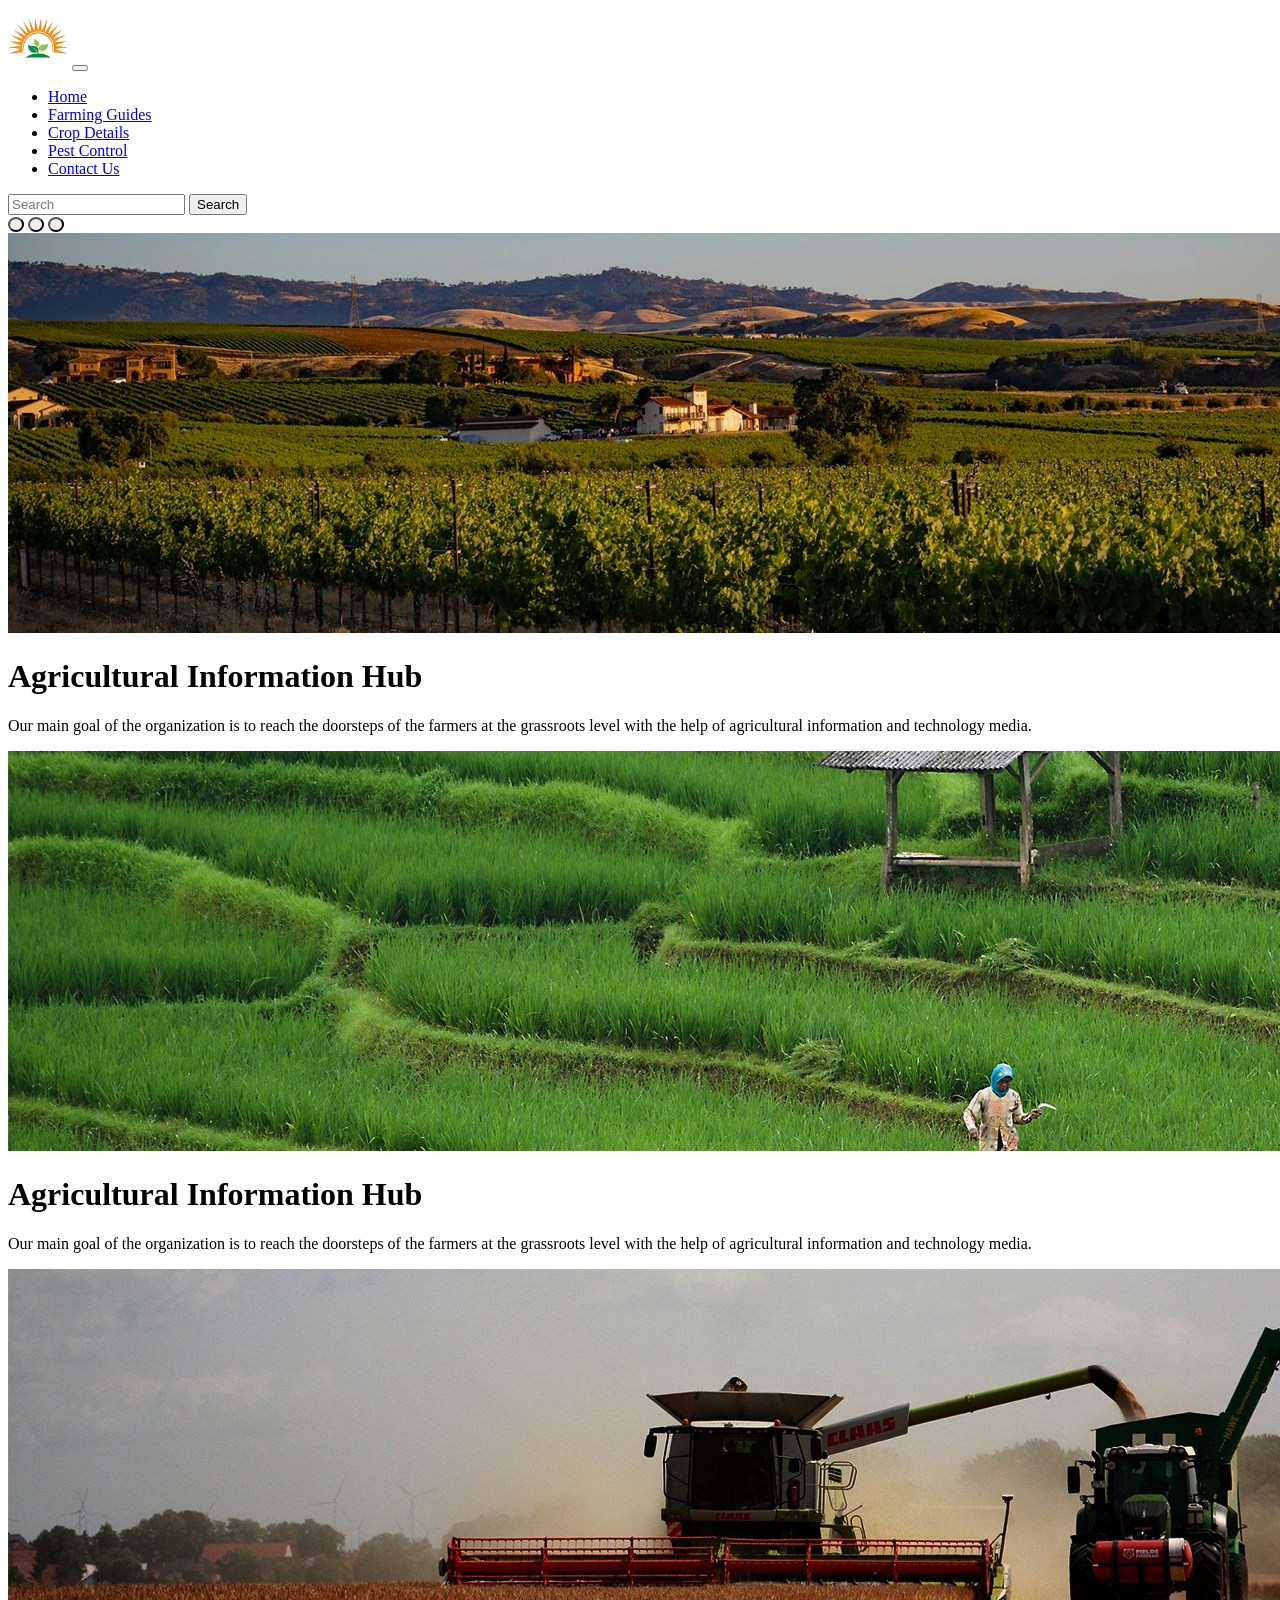
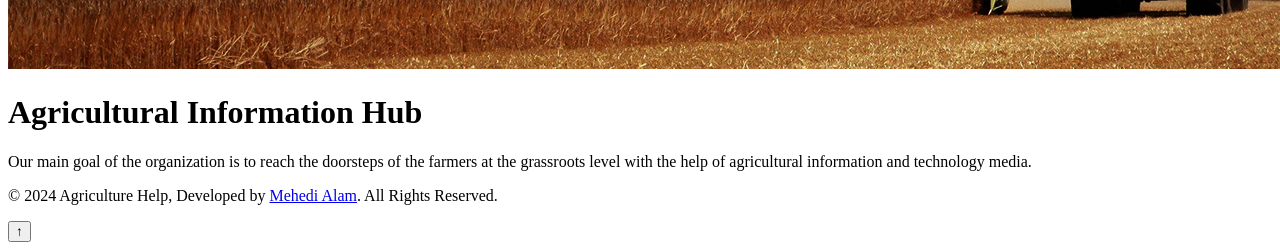
==== index.html @ 1e807fe5 "Created Environment and Header Section on Index" ====
<!doctype html>
<html lang="en">

<head>
    <meta charset="utf-8">
    <meta name="viewport" content="width=device-width, initial-scale=1">
    <meta name="description"
        content="This webpage is about Agriculture Information providing a wide range of information about Agriculture." />
    <meta name="author" content="Mehedi Alam" />
    <title>Agricultural Information Hub</title>
    <!-- Bootstrap CSS -->
     <link rel="stylesheet" href="vendor/bootstrap-5.3.3/css/bootstrap.min.css">

    <!-- Bootstrap Icons CSS -->
     <link rel="stylesheet" href="vendor/bootstrap-icons-1.11.3/font/bootstrap-icons.min.css">

    <!-- Custom CSS -->
    <link rel="stylesheet" href="assets/css/style.css">
</head>

<body>
    <!-- Header start -->
    <header>
        <!-- Navigation -->
        <div class="container">
            <nav class="navbar navbar-expand-lg">
                <div class="container-fluid">
                    <a class="navbar-brand" href="index.html"><img src="assets/images/logo.png" width="60" alt="logo" /></a>
                    <button class="navbar-toggler" type="button" data-bs-toggle="collapse"
                        data-bs-target="#navbarSupportedContent" aria-controls="navbarSupportedContent"
                        aria-expanded="false" aria-label="Toggle navigation">
                        <span class="navbar-toggler-icon"></span>
                    </button>
                    <div class="collapse navbar-collapse" id="navbarSupportedContent">
                        <ul class="navbar-nav mx-auto mb-2 mb-lg-0 fw-semibold">
                            <li class="nav-item">
                                <a class="nav-link active" aria-current="page" href="index.html">Home</a>
                            </li>
                            <li class="nav-item">
                                <a class="nav-link" href="farming_guides.html">Farming Guides</a>
                            </li>
                            <li class="nav-item">
                                <a class="nav-link" href="crop_details.html">Crop Details</a>
                            </li>
                            <li class="nav-item">
                                <a class="nav-link" href="pest_control.html">Pest Control</a>
                            </li>
                            <li class="nav-item">
                                <a class="nav-link" href="contact.html">Contact Us</a>
                            </li>
                        </ul>
                        <form class="d-flex" role="search">
                            <input class="form-control me-2" type="search" placeholder="Search" aria-label="Search" />
                            <button class="btn btn-outline-success" type="submit">
                                Search
                            </button>
                        </form>
                    </div>
                </div>
            </nav>
        </div>

        <!-- Carousel -->
        <div class="carousel_banner">
            <div id="carouselExampleCaptions" class="carousel slide" data-bs-ride="carousel" data-bs-interval="3000">
                <div class="carousel-indicators">
                    <button type="button" data-bs-target="#carouselExampleCaptions" data-bs-slide-to="0" class="active"
                        aria-current="true" aria-label="Slide 1"></button>
                    <button type="button" data-bs-target="#carouselExampleCaptions" data-bs-slide-to="1"
                        aria-label="Slide 2"></button>
                    <button type="button" data-bs-target="#carouselExampleCaptions" data-bs-slide-to="2"
                        aria-label="Slide 3"></button>
                </div>
                <div class="carousel-inner">
                    <div class="carousel-item active">
                        <img src="assets/images/banner.jpg" class="d-block w-100 img-fluid" alt="banner1">
                        <div class="carousel-caption d-none d-md-block">
                            <div class="heading text-center text-white">
                                <h1 class="text-uppercase fw-bold">Agricultural Information Hub</h1>
                                <p class="fw-semibold">
                                    Our main goal of the organization is to reach the doorsteps of the
                                    farmers at the grassroots level with the help of agricultural
                                    information and technology media.
                                </p>
                            </div>
                        </div>
                    </div>
                    <div class="carousel-item">
                        <img src="assets/images/banner2.jpg" class="d-block w-100" alt="banner2">
                        <div class="carousel-caption d-none d-md-block">
                            <div class="heading text-center text-white">
                                <h1 class="text-uppercase fw-bold">Agricultural Information Hub</h1>
                                <p class="fw-semibold">
                                    Our main goal of the organization is to reach the doorsteps of the
                                    farmers at the grassroots level with the help of agricultural
                                    information and technology media.
                                </p>
                            </div>
                        </div>
                    </div>
                    <div class="carousel-item">
                        <img src="assets/images/banner3.jpg" class="d-block w-100" alt="banner3">
                        <div class="carousel-caption d-none d-md-block">
                            <div class="heading text-center text-white">
                                <h1 class="text-uppercase fw-bold">Agricultural Information Hub</h1>
                                <p class="fw-semibold">
                                    Our main goal of the organization is to reach the doorsteps of the
                                    farmers at the grassroots level with the help of agricultural
                                    information and technology media.
                                </p>
                            </div>
                        </div>
                    </div>
                </div>
                <!-- <button class="carousel-control-prev" type="button" data-bs-target="#carouselExampleCaptions"
                    data-bs-slide="prev">
                    <span class="carousel-control-prev-icon" aria-hidden="true"></span>
                    <span class="visually-hidden">Previous</span>
                </button>
                <button class="carousel-control-next" type="button" data-bs-target="#carouselExampleCaptions"
                    data-bs-slide="next">
                    <span class="carousel-control-next-icon" aria-hidden="true"></span>
                    <span class="visually-hidden">Next</span>
                </button> -->
            </div>
        </div>

        <!-- banner -->
        <!-- <div class="banner">
            <div class="container">
                <div class="heading text-center text-white">
                    <h1 class="text-uppercase fw-bold">Agricultural Information Hub</h1>
                    <p class="fw-semibold">
                        Our main goal of the organization is to reach the doorsteps of the
                        farmers at the grassroots level with the help of agricultural
                        information and technology media.
                    </p>
                </div>
            </div>
        </div> -->
    </header>
    <!-- Header end -->


     <!-- Footer section start -->
    <footer class="bg-dark text-light py-5">
        <div class="container">
            <!-- Social Media Section -->
            <div class="d-flex justify-content-center mt-4">
                <a href="https://www.facebook.com/MehediAlam49/" class="text-light me-3"><i
                        class="bi bi-facebook fs-4"></i></a>
                <a href="https://twitter.com/MehediAlam49" class="text-light me-3"><i
                        class="bi bi-twitter fs-4"></i></a>
                <a href="https://www.instagram.com/mehedialam_49/" class="text-light me-3"><i
                        class="bi bi-instagram fs-4"></i></a>
                <a href="https://www.linkedin.com/in/mehedialam49/" class="text-light"><i
                        class="bi bi-linkedin fs-4"></i></a>
            </div>

            <!-- Footer Bottom -->
            <div class="text-center mt-4">
                <p class="mb-0">&copy; 2024 Agriculture Help, Developed by <a
                        href="https://www.facebook.com/MehediAlam49/" class="text-decoration-none text-info">Mehedi
                        Alam</a>. All Rights Reserved.</p>
            </div>
        </div>

    </footer>
    <!-- Footer section end -->

    <!-- Scroll to Top Button -->
    <button id="scrollToTopBtn" class="scroll-to-top">↑</button>

    <!-- Bootstrap JS -->
     <script src="vendor/bootstrap-5.3.3/js/bootstrap.bundle.min.js"></script>

    <!-- custom JS -->
    <script src="assets/js/app.js"></script>
</body>

</html>
---- assets/css/style.css ----
header .carousel_banner .carousel-indicators [data-bs-target] {
    width: 15px;
    height: 15px;
    border-radius: 50%;
}

header .banner{
    /* background-image: url(../images/banner.jpg); */
    background-size: cover;
    background-position: center center;
    height: 32vh;
    display: flex;
    flex-direction: column;
    justify-content: center;
}
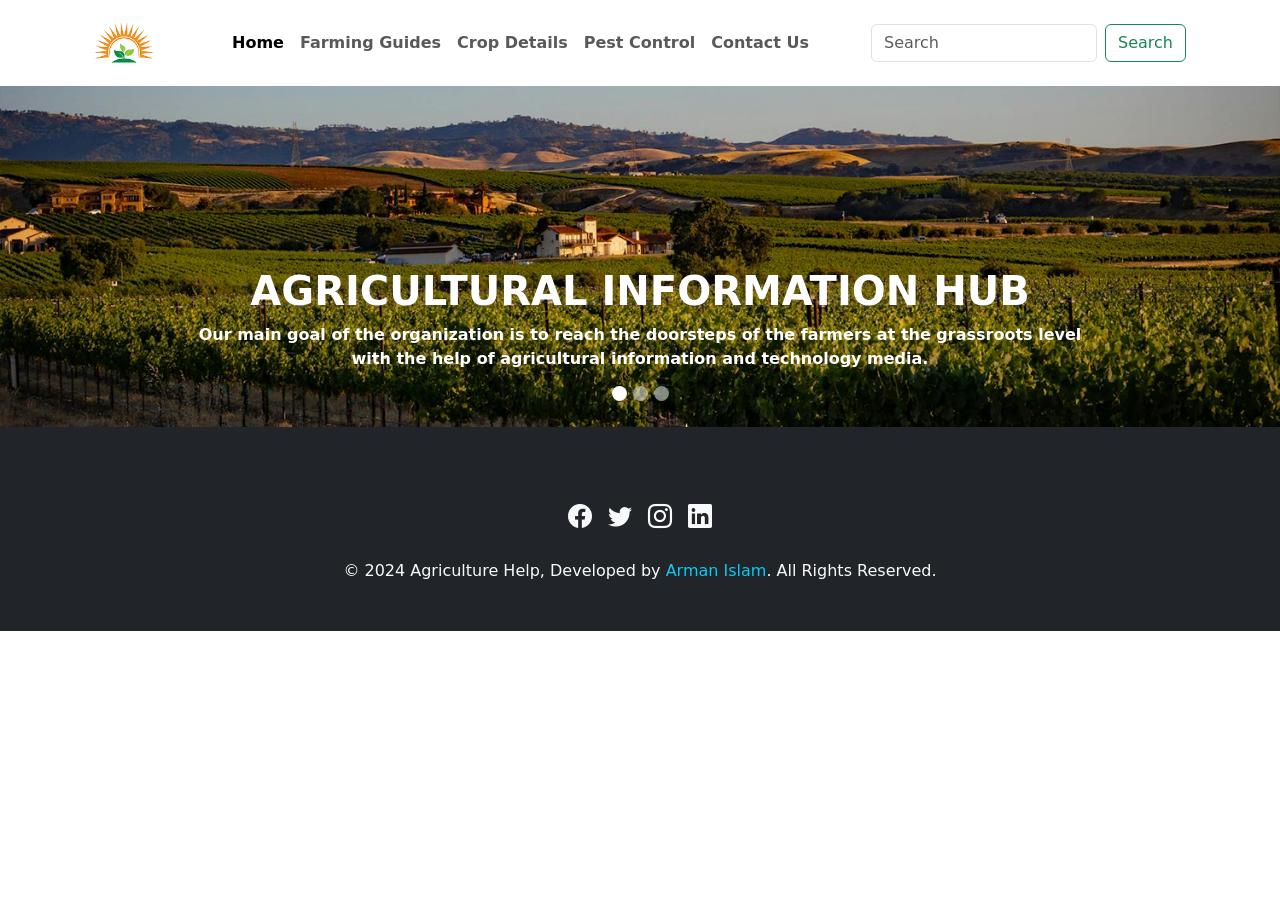
==== commit aecea2f7: "Added All Pages Header and Footer and Scroll Button JS" ====
--- a/index.html
+++ b/index.html
@@ -160,8 +160,7 @@
             <!-- Footer Bottom -->
             <div class="text-center mt-4">
                 <p class="mb-0">&copy; 2024 Agriculture Help, Developed by <a
-                        href="https://www.facebook.com/MehediAlam49/" class="text-decoration-none text-info">Mehedi
-                        Alam</a>. All Rights Reserved.</p>
+                        href="https://www.facebook.com/MehediAlam49/" class="text-decoration-none text-info">Arman Islam</a>. All Rights Reserved.</p>
             </div>
         </div>
 
--- a/assets/css/style.css
+++ b/assets/css/style.css
@@ -12,4 +12,38 @@
     display: flex;
     flex-direction: column;
     justify-content: center;
+}
+
+header .farming_guides_banner{
+  background-image: url(../images/innerBanner1.jpg);
+}
+header .crop_details_banner{
+  background-image: url(../images/innerBanner2.jpg);
+}
+header .pest_control_banner{
+  background-image: url(../images/innerBanner3.jpg);
+}
+header .contact_us_banner{
+  background-image: url(../images/innerBanner4.jpg);
+}
+
+/* Scroll to Top Button Styles */
+.scroll-to-top {
+  position: fixed;
+  bottom: 20px;
+  right: 20px;
+  display: none; /* Initially hidden */
+  background-color: #007bff;
+  color: white;
+  border: none;
+  border-radius: 5px;
+  padding: 10px 15px;
+  font-size: 18px;
+  cursor: pointer;
+  box-shadow: 0 4px 6px rgba(0, 0, 0, 0.1);
+  transition: opacity 0.3s, visibility 0.3s;
+}
+
+.scroll-to-top:hover {
+  background-color: #0056b3;
 }
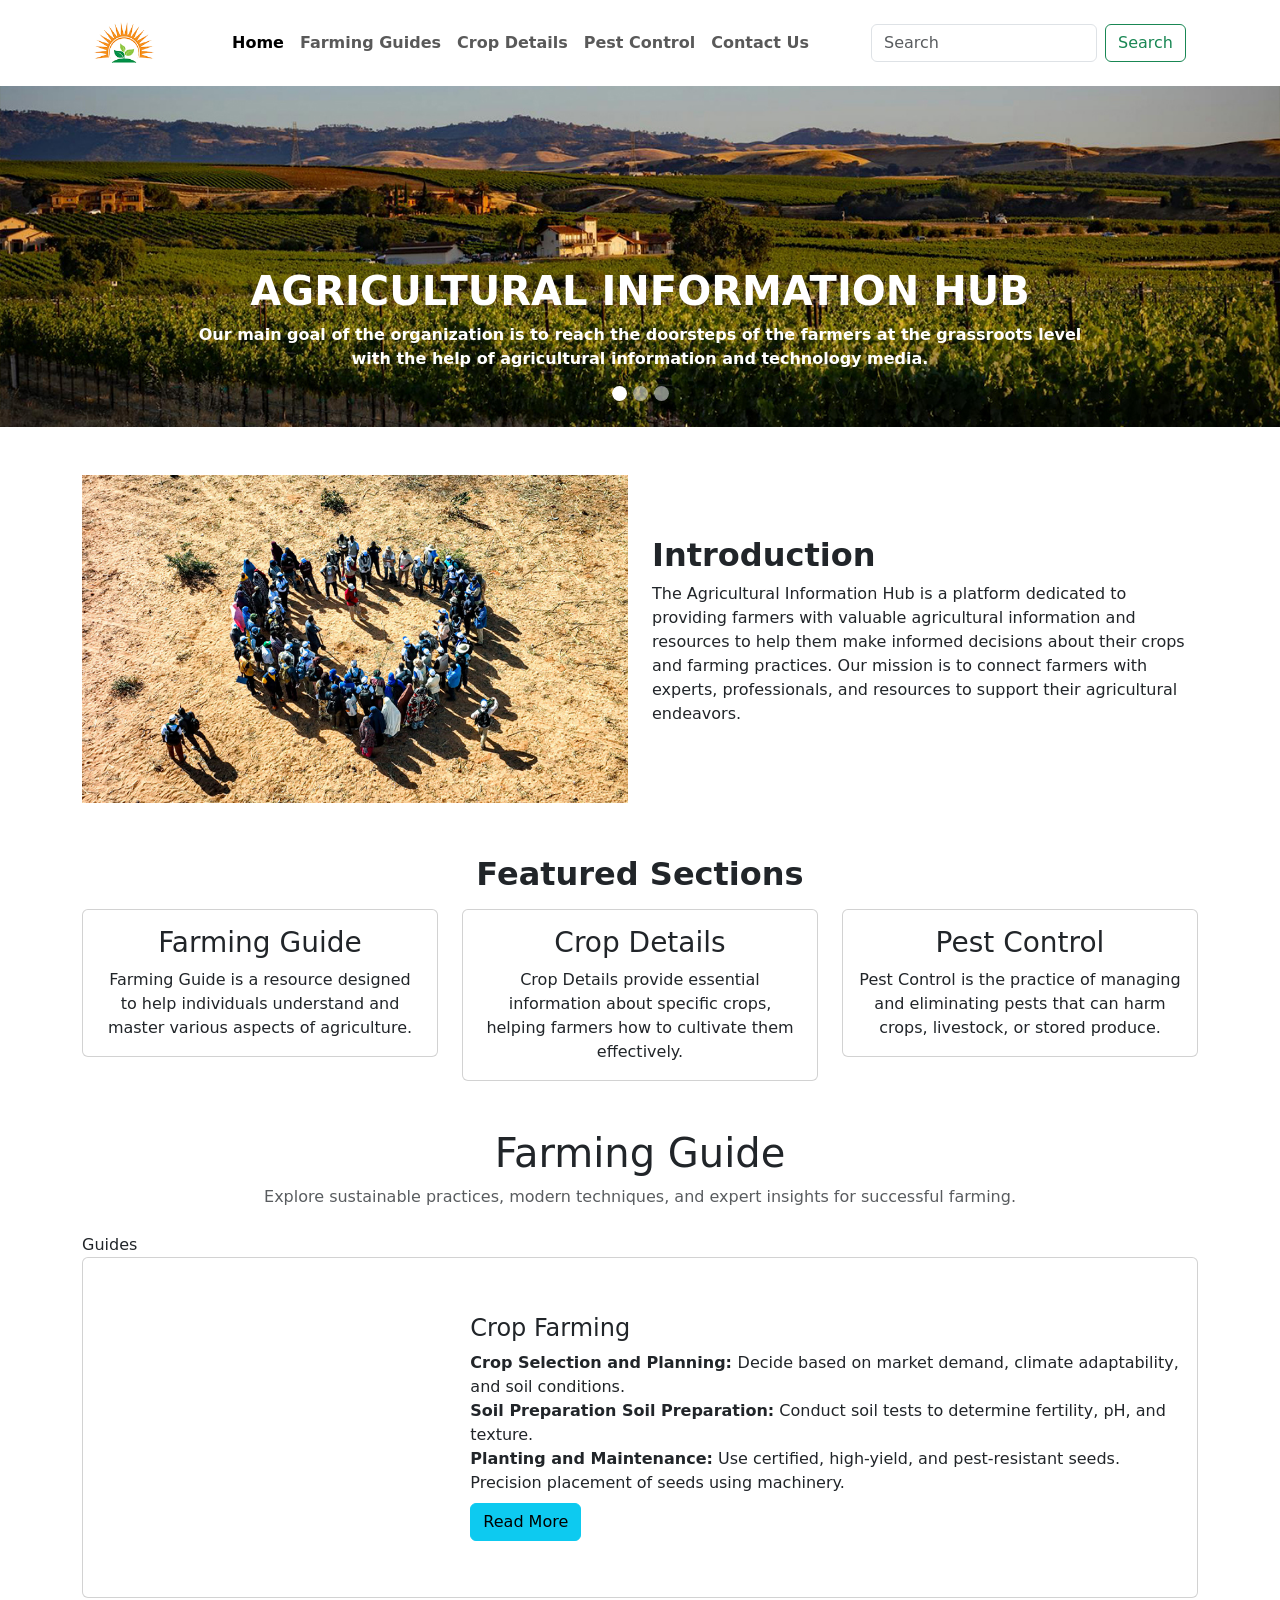
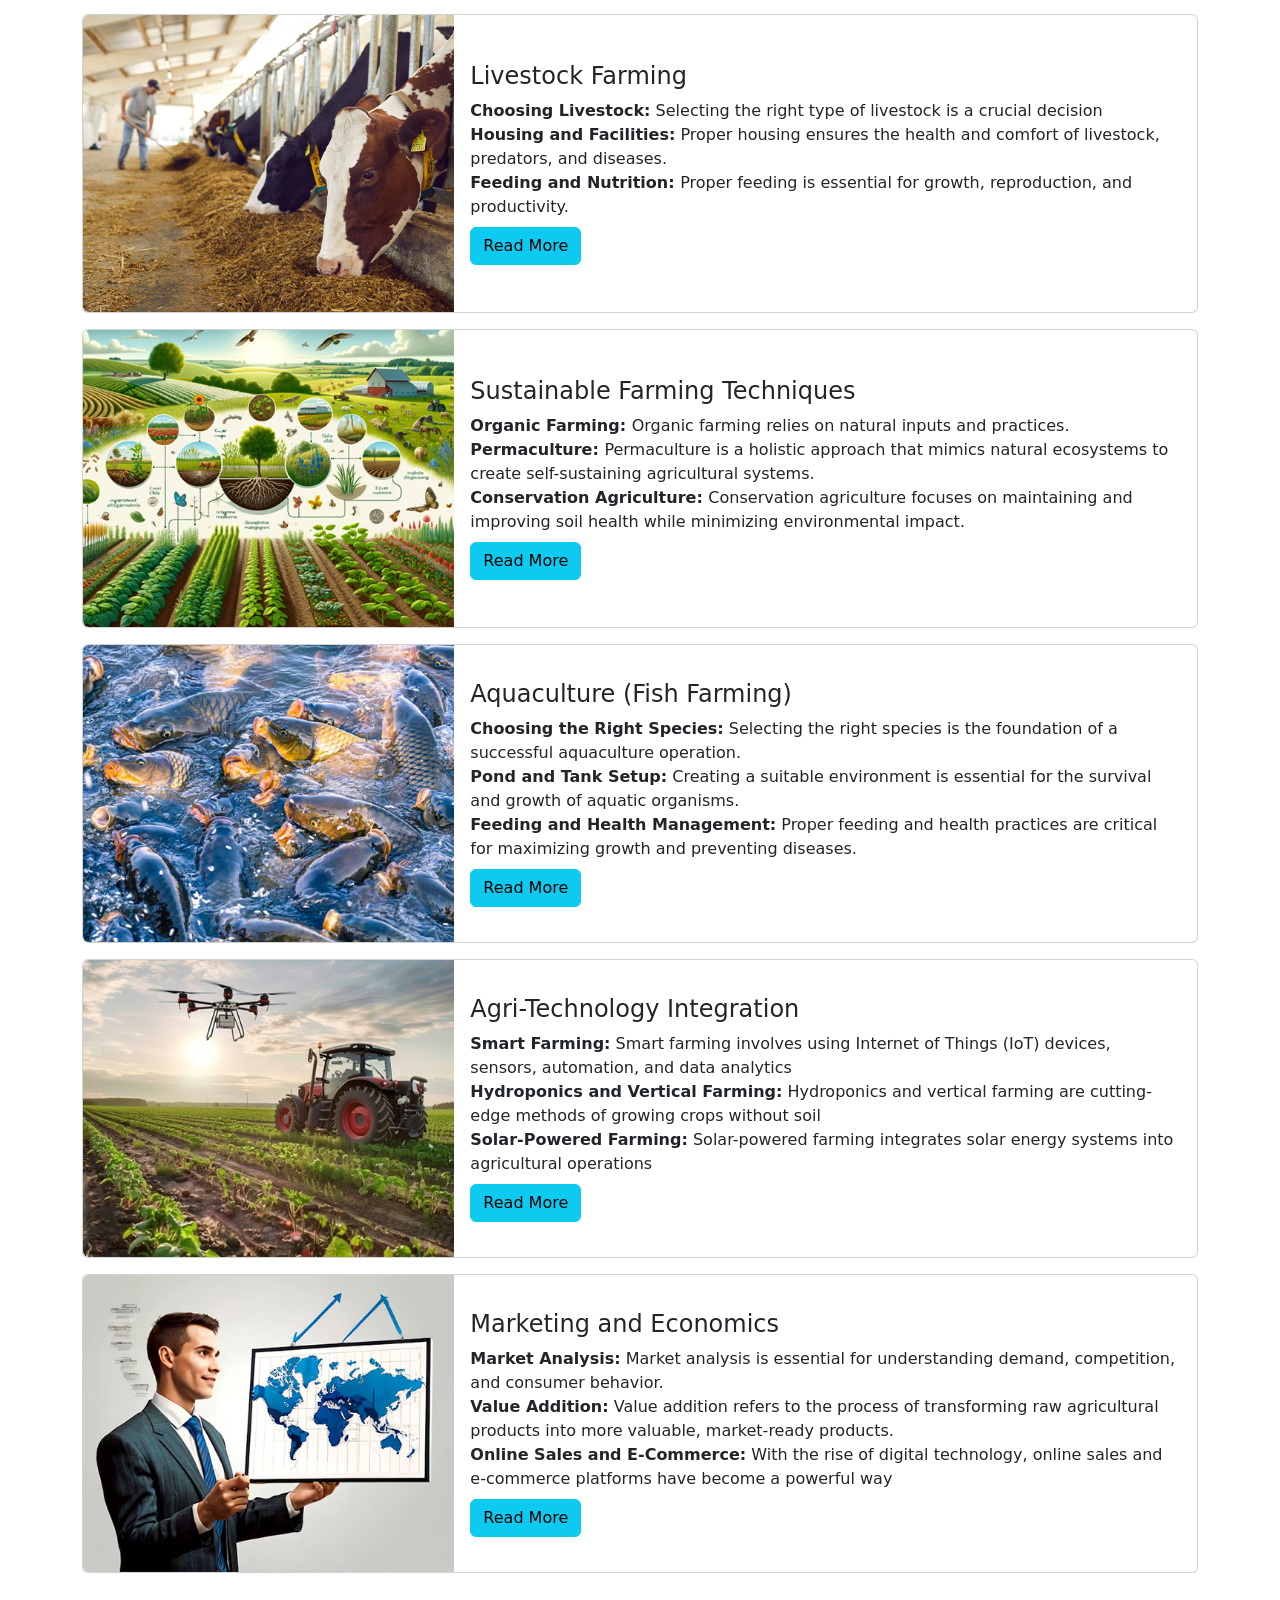
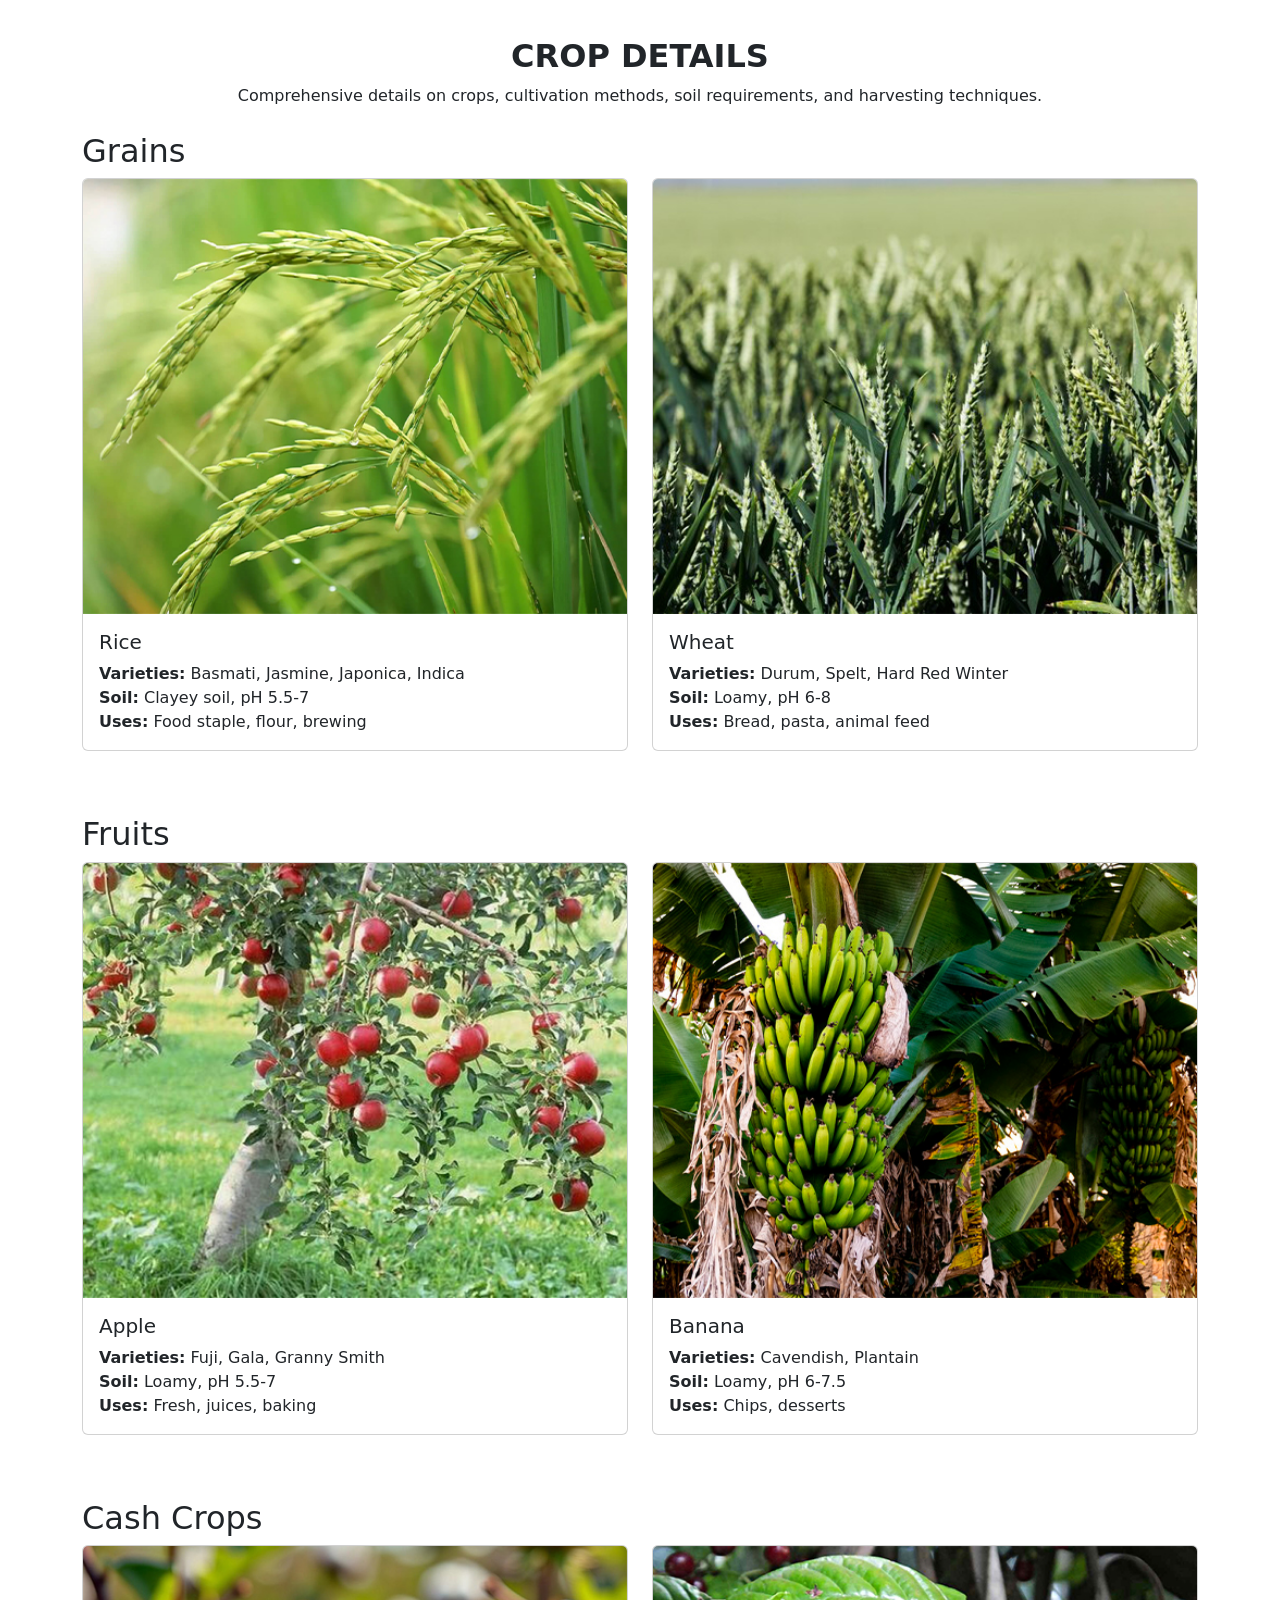
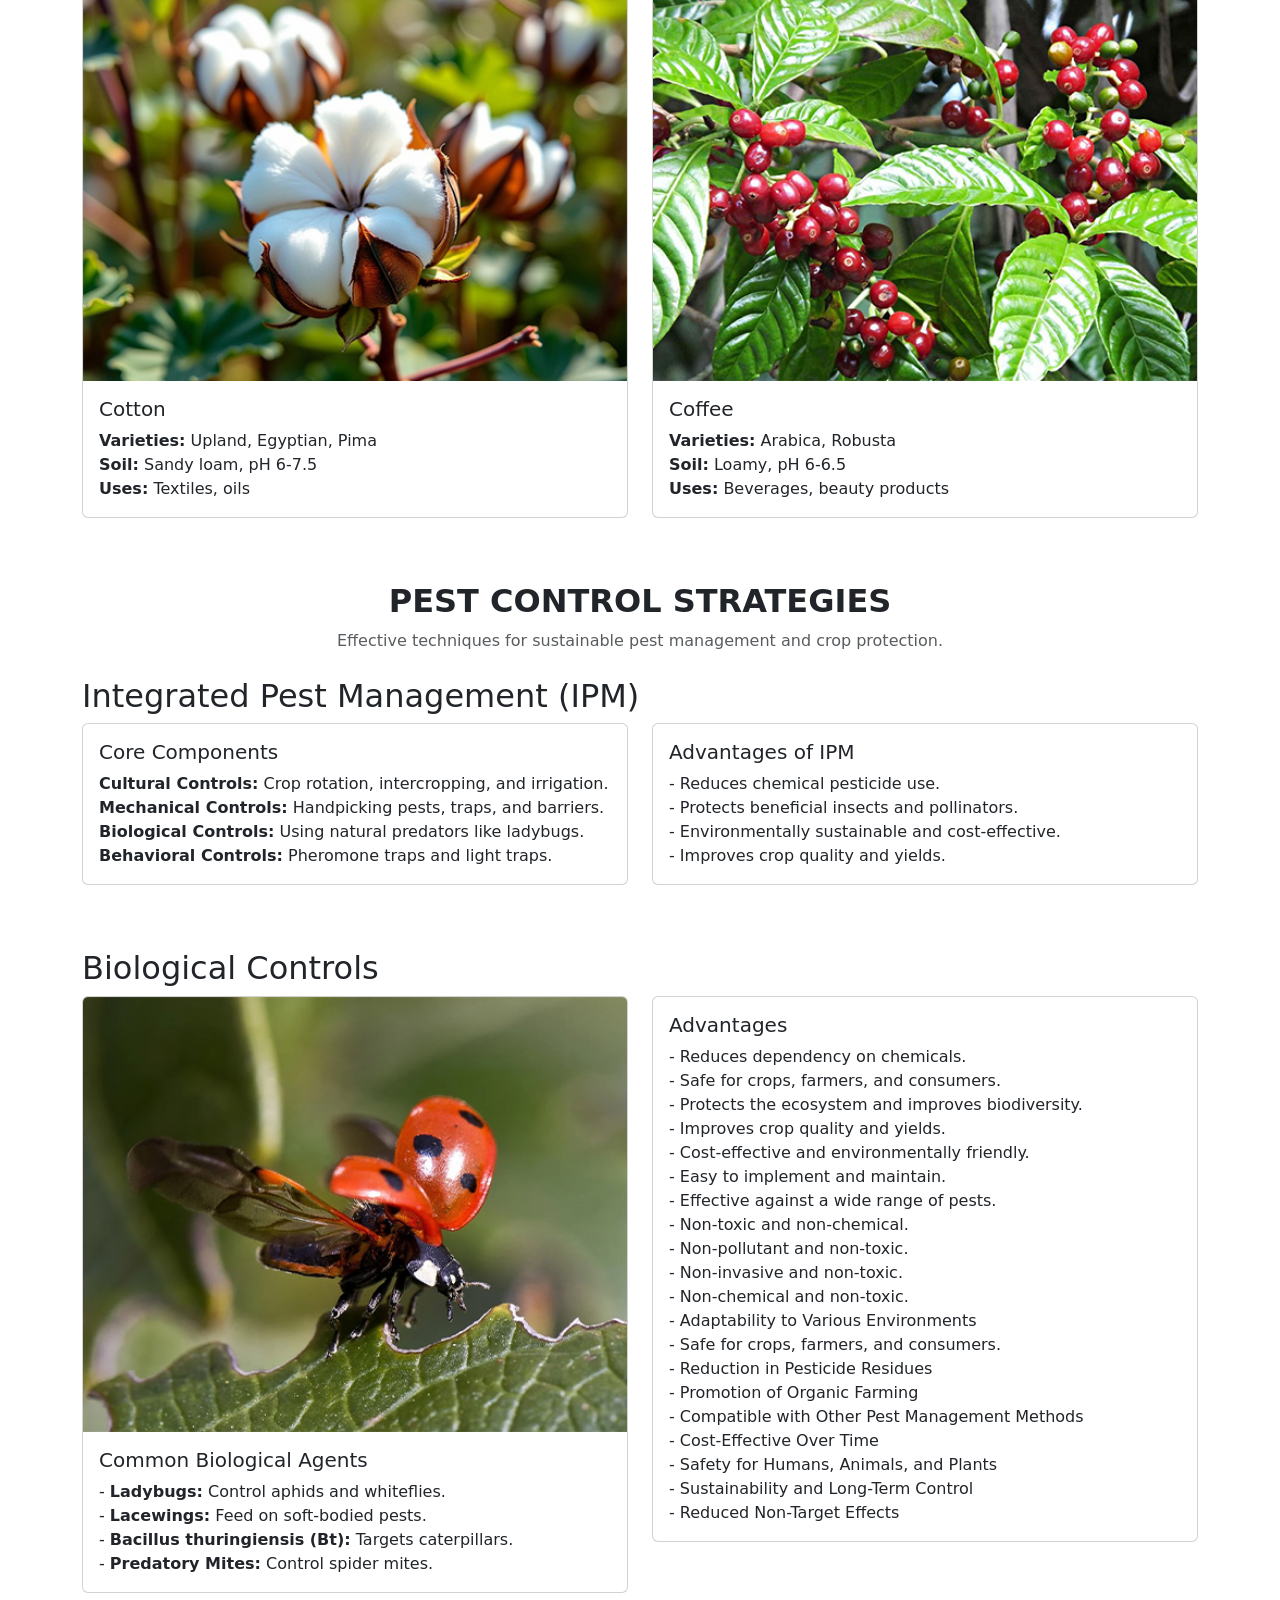
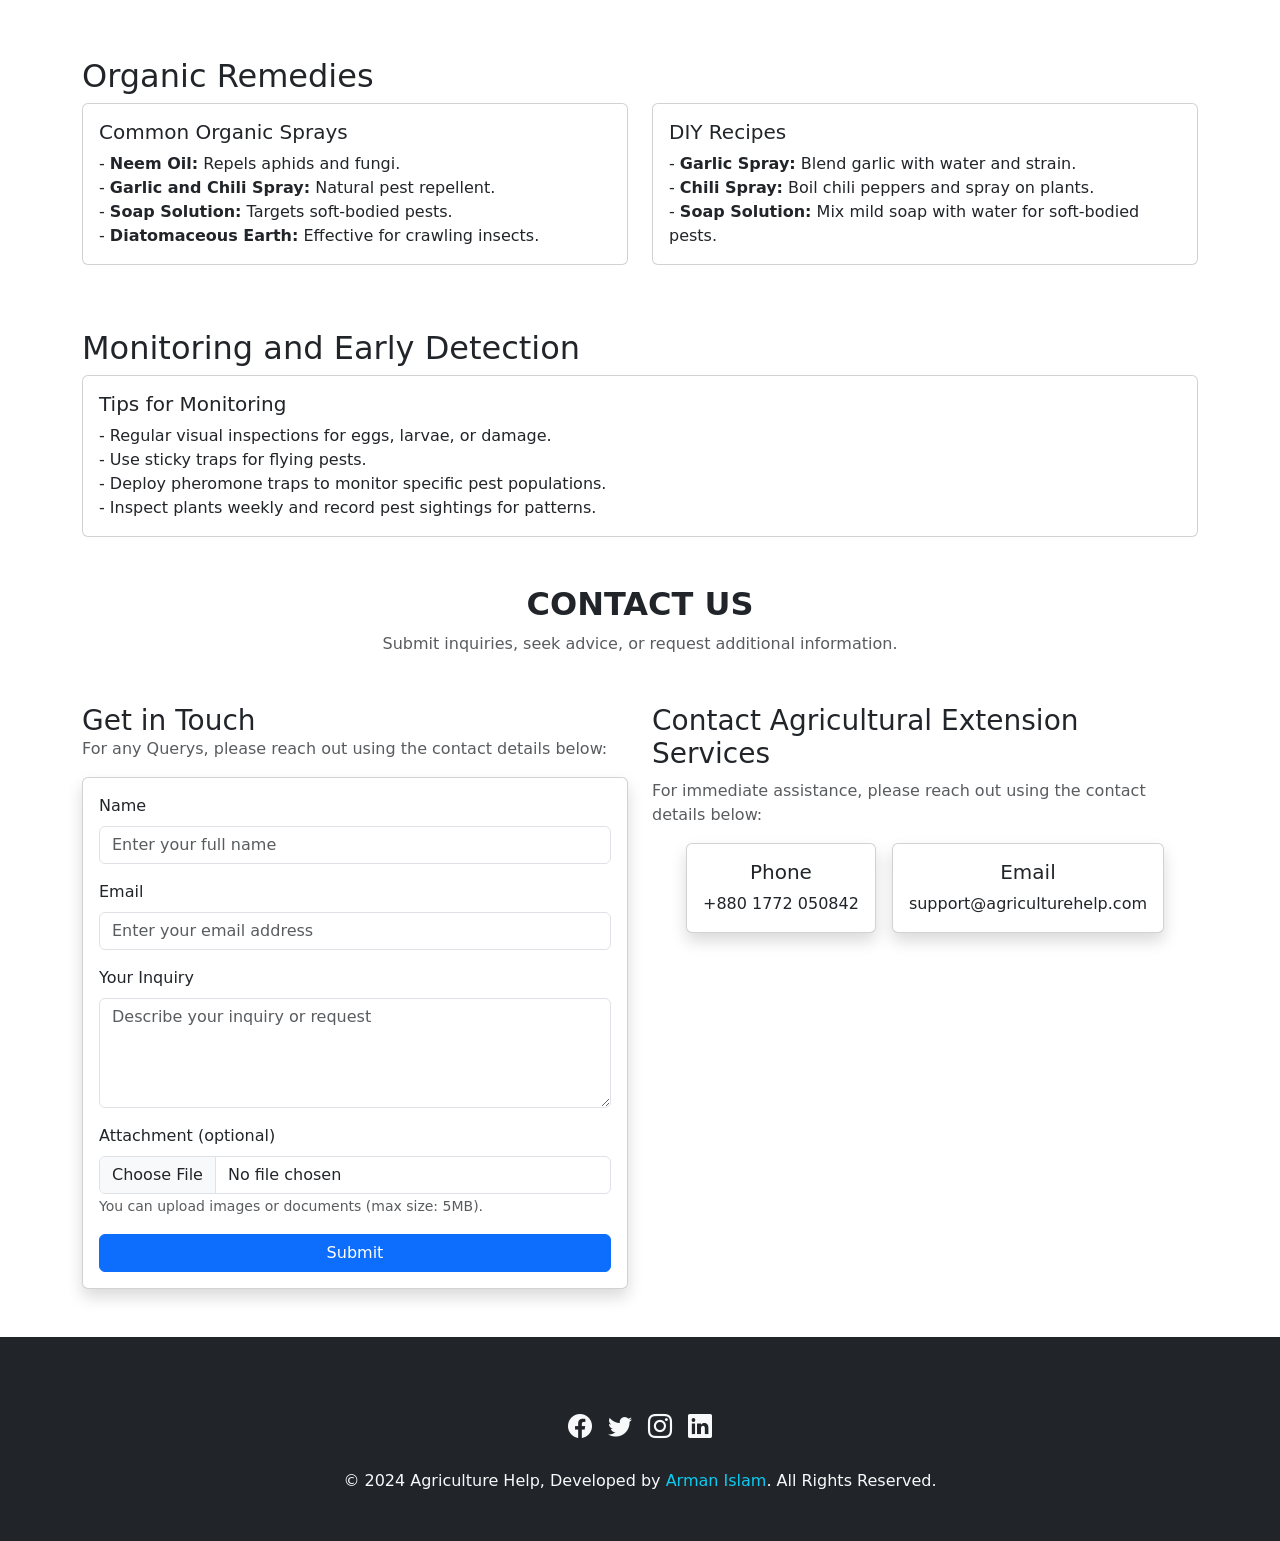
==== commit b91815e0: "Added Home Page Main Section" ====
--- a/index.html
+++ b/index.html
@@ -141,6 +141,590 @@
     </header>
     <!-- Header end -->
 
+      <!-- Main section start -->
+    <main>
+        <!-- Introduction section -->
+        <section class="about py-5">
+            <div class="container">
+                <div class="row align-items-center">
+                    <div class="col-md-6">
+                        <img src="assets/images/about.jpg" class="img-fluid" alt="about us" />
+                    </div>
+                    <div class="col-md-6">
+                        <h2 class="fw-bold">Introduction</h2>
+                        <p>
+                            The Agricultural Information Hub is a platform dedicated to
+                            providing farmers with valuable agricultural information and
+                            resources to help them make informed decisions about their crops
+                            and farming practices. Our mission is to connect farmers with
+                            experts, professionals, and resources to support their
+                            agricultural endeavors.
+                        </p>
+                    </div>
+                </div>
+            </div>
+        </section>
+
+        <!-- Intro Details -->
+        <section class="intro_details pt-1 pb-5">
+            <div class="container">
+                <h2 class="text-center pb-2 fw-bold">Featured Sections</h2>
+                <div class="row g-4">
+                    <div class="col-lg-4 col-md-6">
+                        <div class="card">
+                            <div class="card-body text-center">
+                                <h3 class="card-title">Farming Guide</h3>
+                                <p class="card-text">Farming Guide is a resource designed to help individuals understand
+                                    and master various aspects of agriculture.</p>
+                            </div>
+                        </div>
+                    </div>
+                    <div class="col-lg-4 col-md-6">
+                        <div class="card">
+                            <div class="card-body text-center">
+                                <h3 class="card-title">Crop Details</h3>
+                                <p class="card-text">Crop Details provide essential information about specific crops,
+                                    helping farmers how to cultivate them effectively.</p>
+                            </div>
+                        </div>
+                    </div>
+                    <div class="col-lg-4 col-md-6">
+                        <div class="card">
+                            <div class="card-body text-center">
+                                <h3 class="card-title">Pest Control</h3>
+                                <p class="card-text">Pest Control is the practice of managing and eliminating pests that
+                                    can harm crops, livestock, or stored produce.</p>
+                            </div>
+                        </div>
+                    </div>
+                </div>
+            </div>
+        </section>
+
+        <!-- Farming guides section start -->
+        <!-- Farming Guides -->
+        <section class="farming_guides_section">
+            <div class="container">
+                <!-- Section Title -->
+                <div class="text-center mb-4">
+                    <h1>Farming Guide</h1>
+                    <p class="text-muted">Explore sustainable practices, modern techniques, and expert insights for
+                        successful
+                        farming.</p>
+                </div>Guides</h2>
+                <div class="row">
+
+                    <div class="col-lg-12">
+                        <div class="card mb-3">
+                            <div class="row g-0 align-items-center">
+                                <div class="col-md-4 pb-0">
+                                    <!-- <img src="assets/images/images.jpg" class="img-fluid w-100" alt="Guide1"> -->
+
+                                    <iframe width="100%" height="332" class="rounded-start" src="https://www.youtube.com/embed/jo8Joe8XOB4?si=YPWAeTyaAG4OgKPn"
+                                        title="YouTube video player" frameborder="0"
+                                        allow="accelerometer; autoplay; clipboard-write; encrypted-media; gyroscope; picture-in-picture; web-share"
+                                        referrerpolicy="strict-origin-when-cross-origin" allowfullscreen></iframe>
+                                </div>
+                                <div class="col-md-8">
+                                    <div class="card-body">
+                                        <h4 class="card-title">Crop Farming</h4>
+                                        <p class="card-text m-0"><strong>Crop Selection and Planning: </strong>Decide
+                                            based on market demand, climate adaptability, and soil conditions.</p>
+                                        <p class="m-0"><strong>Soil Preparation Soil Preparation:</strong> Conduct soil
+                                            tests to determine fertility, pH, and texture.</p>
+                                        <p class="m-0"><strong>Planting and Maintenance:</strong> Use certified,
+                                            high-yield, and pest-resistant seeds. Precision placement of seeds using
+                                            machinery.</p>
+
+                                        <a href="#" class="btn btn-info mt-2">Read More</a>
+                                    </div>
+                                </div>
+                            </div>
+                        </div>
+                    </div>
+                    <div class="col-lg-12">
+                        <div class="card mb-3">
+                            <div class="row g-0 align-items-center">
+                                <div class="col-md-4">
+                                    <img src="assets/images/guide2.jpg" height="323" class="img-fluid rounded-start" alt="...">
+                                </div>
+                                <div class="col-md-8">
+                                    <div class="card-body">
+                                        <h4 class="card-title">Livestock Farming</h4>
+                                        <p class="m-0"><strong>Choosing Livestock:</strong> Selecting the right type of
+                                            livestock is a crucial decision</p>
+                                        <p class="m-0"><strong>Housing and Facilities:</strong> Proper housing ensures
+                                            the health and comfort of livestock, predators, and diseases.</p>
+                                        <p class="m-0"><strong>Feeding and Nutrition: </strong> Proper feeding is
+                                            essential for growth, reproduction, and productivity.</p>
+
+                                        <a href="#" class="btn btn-info mt-2">Read More</a>
+                                    </div>
+                                </div>
+                            </div>
+                        </div>
+                    </div>
+                    <div class="col-lg-12">
+                        <div class="card mb-3">
+                            <div class="row g-0 align-items-center">
+                                <div class="col-md-4">
+                                    <img src="assets/images/guide3.jpg" class="img-fluid rounded-start" alt="...">
+                                </div>
+                                <div class="col-md-8">
+                                    <div class="card-body">
+                                        <h4 class="card-title">Sustainable Farming Techniques</h4>
+                                        <p class="m-0"><strong>Organic Farming: </strong> Organic farming relies on
+                                            natural inputs and practices.</p>
+                                        <p class="m-0"><strong>Permaculture: </strong> Permaculture is a holistic
+                                            approach that mimics natural ecosystems to create self-sustaining
+                                            agricultural systems.</p>
+                                        <p class="m-0"><strong>Conservation Agriculture: </strong> Conservation
+                                            agriculture focuses on maintaining and improving soil health while
+                                            minimizing environmental impact.</p>
+                                        <a href="#" class="btn btn-info mt-2">Read More</a>
+                                    </div>
+                                </div>
+                            </div>
+                        </div>
+                    </div>
+                    <div class="col-lg-12">
+                        <div class="card mb-3">
+                            <div class="row g-0 align-items-center">
+                                <div class="col-md-4">
+                                    <img src="assets/images/guide4.jpg" class="img-fluid rounded-start" alt="...">
+                                </div>
+                                <div class="col-md-8">
+                                    <div class="card-body">
+                                        <h4 class="card-title">Aquaculture (Fish Farming)</h4>
+                                        <p class="m-0"><strong>Choosing the Right Species:</strong> Selecting the right
+                                            species is the foundation of a successful aquaculture operation.</p>
+                                        <p class="m-0"><strong>Pond and Tank Setup:</strong> Creating a suitable
+                                            environment is essential for the survival and growth of aquatic organisms.
+                                        </p>
+                                        <p class="m-0"><strong>Feeding and Health Management:</strong> Proper feeding
+                                            and health practices are critical for maximizing growth and preventing
+                                            diseases.</p>
+                                        <a href="#" class="btn btn-info mt-2">Read More</a>
+                                    </div>
+                                </div>
+                            </div>
+                        </div>
+                    </div>
+                    <div class="col-lg-12">
+                        <div class="card mb-3">
+                            <div class="row g-0 align-items-center">
+                                <div class="col-md-4">
+                                    <img src="assets/images/guide5.jpg" class="img-fluid rounded-start" alt="...">
+                                </div>
+                                <div class="col-md-8">
+                                    <div class="card-body">
+                                        <h4 class="card-title">Agri-Technology Integration</h4>
+                                        <p class="m-0"><strong>Smart Farming:</strong> Smart farming involves using
+                                            Internet of Things (IoT) devices, sensors, automation, and data analytics
+                                        </p>
+                                        <p class="m-0"><strong>Hydroponics and Vertical Farming:</strong> Hydroponics
+                                            and vertical farming are cutting-edge methods of growing crops without soil
+                                        </p>
+                                        <p class="m-0"><strong>Solar-Powered Farming:</strong> Solar-powered farming
+                                            integrates solar energy systems into agricultural operations</p>
+                                        <a href="#" class="btn btn-info mt-2">Read More</a>
+                                    </div>
+                                </div>
+                            </div>
+                        </div>
+                    </div>
+                    <div class="col-lg-12">
+                        <div class="card mb-3">
+                            <div class="row g-0 align-items-center">
+                                <div class="col-md-4">
+                                    <img src="assets/images/guide6.jpg" class="img-fluid rounded-start" alt="...">
+                                </div>
+                                <div class="col-md-8">
+                                    <div class="card-body">
+                                        <h4 class="card-title">Marketing and Economics</h4>
+                                        <p class="m-0"><strong>Market Analysis:</strong> Market analysis is essential
+                                            for understanding demand, competition, and consumer behavior.</p>
+                                        <p class="m-0"><strong>Value Addition:</strong> Value addition refers to the
+                                            process of transforming raw agricultural products into more valuable,
+                                            market-ready
+                                            products.</p>
+                                        <p class="m-0"><strong>Online Sales and E-Commerce:</strong> With the rise of
+                                            digital technology, online sales and e-commerce platforms have become a
+                                            powerful way</p>
+                                        <a href="#" class="btn btn-info mt-2">Read More</a>
+                                    </div>
+                                </div>
+                            </div>
+                        </div>
+                    </div>
+
+                </div>
+            </div>
+        </section>
+        <!-- Farming guides section end -->
+
+        <!-- Crop Details Section start -->
+        <section class="crop-details py-5">
+            <div class="container">
+                <!-- Title -->
+                <div class="text-center mb-4">
+                    <h2 class="fw-bold text-uppercase">Crop Details</h2>
+                    <p>
+                        Comprehensive details on crops, cultivation methods, soil
+                        requirements, and harvesting techniques.
+                    </p>
+                </div>
+
+                <!-- Grains Section -->
+                <div class="mb-5">
+                    <h2>Grains</h2>
+                    <div class="row">
+                        <div class="col-md-6 mb-3">
+                            <div class="card">
+                                <img src="assets/images/rice.jpg" class="card-img-top" alt="Rice" />
+                                <div class="card-body">
+                                    <h5 class="card-title">Rice</h5>
+                                    <p class="card-text">
+                                        <strong>Varieties:</strong> Basmati, Jasmine, Japonica,
+                                        Indica<br />
+                                        <strong>Soil:</strong> Clayey soil, pH 5.5-7<br />
+                                        <strong>Uses:</strong> Food staple, flour, brewing
+                                    </p>
+                                </div>
+                            </div>
+                        </div>
+                        <div class="col-md-6 mb-3">
+                            <div class="card">
+                                <img src="assets/images/wheet.jpg" class="card-img-top" alt="Wheat" />
+                                <div class="card-body">
+                                    <h5 class="card-title">Wheat</h5>
+                                    <p class="card-text">
+                                        <strong>Varieties:</strong> Durum, Spelt, Hard Red Winter<br />
+                                        <strong>Soil:</strong> Loamy, pH 6-8<br />
+                                        <strong>Uses:</strong> Bread, pasta, animal feed
+                                    </p>
+                                </div>
+                            </div>
+                        </div>
+                    </div>
+                </div>
+
+                <!-- Fruits Section -->
+                <div class="mb-5">
+                    <h2>Fruits</h2>
+                    <div class="row">
+                        <div class="col-md-6 mb-3">
+                            <div class="card">
+                                <img src="assets/images/apple.jpg" class="card-img-top" alt="Apple" />
+                                <div class="card-body">
+                                    <h5 class="card-title">Apple</h5>
+                                    <p class="card-text">
+                                        <strong>Varieties:</strong> Fuji, Gala, Granny Smith<br />
+                                        <strong>Soil:</strong> Loamy, pH 5.5-7<br />
+                                        <strong>Uses:</strong> Fresh, juices, baking
+                                    </p>
+                                </div>
+                            </div>
+                        </div>
+                        <div class="col-md-6 mb-3">
+                            <div class="card">
+                                <img src="assets/images/bananna.jpg" class="card-img-top" alt="Banana" />
+                                <div class="card-body">
+                                    <h5 class="card-title">Banana</h5>
+                                    <p class="card-text">
+                                        <strong>Varieties:</strong> Cavendish, Plantain<br />
+                                        <strong>Soil:</strong> Loamy, pH 6-7.5<br />
+                                        <strong>Uses:</strong> Chips, desserts
+                                    </p>
+                                </div>
+                            </div>
+                        </div>
+                    </div>
+                </div>
+
+                <!-- Cash Crops Section -->
+                <div>
+                    <h2>Cash Crops</h2>
+                    <div class="row">
+                        <div class="col-md-6 mb-3">
+                            <div class="card">
+                                <img src="assets/images/cotton.jpg" class="card-img-top" alt="Cotton" />
+                                <div class="card-body">
+                                    <h5 class="card-title">Cotton</h5>
+                                    <p class="card-text">
+                                        <strong>Varieties:</strong> Upland, Egyptian, Pima<br />
+                                        <strong>Soil:</strong> Sandy loam, pH 6-7.5<br />
+                                        <strong>Uses:</strong> Textiles, oils
+                                    </p>
+                                </div>
+                            </div>
+                        </div>
+                        <div class="col-md-6 mb-3">
+                            <div class="card">
+                                <img src="assets/images/coffee.jpg" class="card-img-top" alt="Coffee" />
+                                <div class="card-body">
+                                    <h5 class="card-title">Coffee</h5>
+                                    <p class="card-text">
+                                        <strong>Varieties:</strong> Arabica, Robusta<br />
+                                        <strong>Soil:</strong> Loamy, pH 6-6.5<br />
+                                        <strong>Uses:</strong> Beverages, beauty products
+                                    </p>
+                                </div>
+                            </div>
+                        </div>
+                    </div>
+                </div>
+            </div>
+        </section>
+        <!-- Crop Details Section end -->
+
+        <!-- Pest Control Strategies section start -->
+        <section class="pest_control_strategies">
+            <div class="container">
+                <!-- Section Title -->
+                <div class="text-center mb-4">
+                    <h2 class="fw-bold text-uppercase">Pest Control Strategies</h2>
+                    <p class="text-muted">
+                        Effective techniques for sustainable pest management and crop
+                        protection.
+                    </p>
+                </div>
+
+                <!-- IPM Section -->
+                <div class="mb-5">
+                    <h2>Integrated Pest Management (IPM)</h2>
+                    <div class="row">
+                        <div class="col-md-6 mb-3">
+                            <div class="card">
+                                <div class="card-body">
+                                    <h5 class="card-title">Core Components</h5>
+                                    <p class="card-text">
+                                        <strong>Cultural Controls:</strong> Crop rotation,
+                                        intercropping, and irrigation.<br />
+                                        <strong>Mechanical Controls:</strong> Handpicking pests,
+                                        traps, and barriers.<br />
+                                        <strong>Biological Controls:</strong> Using natural
+                                        predators like ladybugs.<br />
+                                        <strong>Behavioral Controls:</strong> Pheromone traps and
+                                        light traps.
+                                    </p>
+                                </div>
+                            </div>
+                        </div>
+                        <div class="col-md-6 mb-3">
+                            <div class="card">
+                                <div class="card-body">
+                                    <h5 class="card-title">Advantages of IPM</h5>
+                                    <p class="card-text">
+                                        - Reduces chemical pesticide use.<br />
+                                        - Protects beneficial insects and pollinators.<br />
+                                        - Environmentally sustainable and cost-effective. <br>
+                                        - Improves crop quality and yields.
+                                    </p>
+                                </div>
+                            </div>
+                        </div>
+                    </div>
+                </div>
+
+                <!-- Biological Controls Section -->
+                <div class="mb-5">
+                    <h2>Biological Controls</h2>
+                    <div class="row">
+                        <div class="col-md-6 mb-3">
+                            <div class="card">
+                                <img src="assets/images/ladybug.jpg" class="card-img-top" alt="Ladybugs" />
+                                <div class="card-body">
+                                    <h5 class="card-title">Common Biological Agents</h5>
+                                    <p class="card-text">
+                                        - <strong>Ladybugs:</strong> Control aphids and
+                                        whiteflies.<br />
+                                        - <strong>Lacewings:</strong> Feed on soft-bodied pests.<br />
+                                        - <strong>Bacillus thuringiensis (Bt):</strong> Targets
+                                        caterpillars.<br />
+                                        - <strong>Predatory Mites:</strong> Control spider mites.
+                                    </p>
+                                </div>
+                            </div>
+                        </div>
+                        <div class="col-md-6 mb-3">
+                            <div class="card">
+                                <div class="card-body">
+                                    <h5 class="card-title">Advantages</h5>
+                                    <p class="card-text">
+                                        - Reduces dependency on chemicals.<br />
+                                        - Safe for crops, farmers, and consumers.<br />
+                                        - Protects the ecosystem and improves biodiversity. <br>
+                                        - Improves crop quality and yields. <br>
+                                        - Cost-effective and environmentally friendly. <br>
+                                        - Easy to implement and maintain. <br>
+                                        - Effective against a wide range of pests. <br>
+                                        - Non-toxic and non-chemical. <br>
+                                        - Non-pollutant and non-toxic. <br>
+                                        - Non-invasive and non-toxic. <br>
+                                        - Non-chemical and non-toxic. <br>
+                                        - Adaptability to Various Environments <br>
+                                        - Safe for crops, farmers, and consumers. <br>
+                                        - Reduction in Pesticide Residues <br>
+                                        - Promotion of Organic Farming <br>
+                                        - Compatible with Other Pest Management Methods <br>
+                                        - Cost-Effective Over Time <br>
+                                        - Safety for Humans, Animals, and Plants <br>
+                                        - Sustainability and Long-Term Control <br>
+                                        - Reduced Non-Target Effects
+                                    </p>
+                                </div>
+                            </div>
+                        </div>
+                    </div>
+                </div>
+
+                <!-- Organic Remedies Section -->
+                <div class="mb-5">
+                    <h2>Organic Remedies</h2>
+                    <div class="row">
+                        <div class="col-md-6 mb-3">
+                            <div class="card">
+                                <div class="card-body">
+                                    <h5 class="card-title">Common Organic Sprays</h5>
+                                    <p class="card-text">
+                                        - <strong>Neem Oil:</strong> Repels aphids and fungi.<br />
+                                        - <strong>Garlic and Chili Spray:</strong> Natural pest
+                                        repellent.<br />
+                                        - <strong>Soap Solution:</strong> Targets soft-bodied
+                                        pests.<br />
+                                        - <strong>Diatomaceous Earth:</strong> Effective for
+                                        crawling insects.
+                                    </p>
+                                </div>
+                            </div>
+                        </div>
+                        <div class="col-md-6 mb-3">
+                            <div class="card">
+                                <div class="card-body">
+                                    <h5 class="card-title">DIY Recipes</h5>
+                                    <p class="card-text">
+                                        - <strong>Garlic Spray:</strong> Blend garlic with water and
+                                        strain.<br />
+                                        - <strong>Chili Spray:</strong> Boil chili peppers and spray
+                                        on plants.<br />
+                                        - <strong>Soap Solution:</strong> Mix mild soap with water
+                                        for soft-bodied pests.
+                                    </p>
+                                </div>
+                            </div>
+                        </div>
+                    </div>
+                </div>
+
+                <!-- Monitoring and Detection Section -->
+                <div class="mb-5">
+                    <h2>Monitoring and Early Detection</h2>
+                    <div class="row">
+                        <div class="col-md-12">
+                            <div class="card">
+                                <div class="card-body">
+                                    <h5 class="card-title">Tips for Monitoring</h5>
+                                    <p class="card-text">
+                                        - Regular visual inspections for eggs, larvae, or damage.<br />
+                                        - Use sticky traps for flying pests.<br />
+                                        - Deploy pheromone traps to monitor specific pest
+                                        populations.<br />
+                                        - Inspect plants weekly and record pest sightings for
+                                        patterns.
+                                    </p>
+                                </div>
+                            </div>
+                        </div>
+                    </div>
+                </div>
+            </div>
+        </section>
+        <!-- Pest Control Strategies section end -->
+
+        <!-- contact section start -->
+        <section class="contact_us my-5">
+            <!-- Section Title -->
+            <div class="text-center mb-4">
+                <h2 class="fw-bold text-uppercase">Contact Us</h2>
+                <p class="text-muted">Submit inquiries, seek advice, or request additional information.</p>
+            </div>
+            <!-- Contact Form -->
+            <div class="container">
+                <div class="row">
+                    <div class="col-md-6">
+                        <h3 class="card-title mt-4">Get in Touch</h3>
+                        <p class="text-muted">For any Querys, please reach out using the contact details below:</p>
+                        <div class="card shadow">
+                            <div class="card-body">
+                                <form action="/submit" method="POST" enctype="multipart/form-data">
+                                    <!-- Name Field -->
+                                    <div class="mb-3">
+                                        <label for="name" class="form-label">Name</label>
+                                        <input type="text" class="form-control" id="name" name="name"
+                                            placeholder="Enter your full name" required>
+                                    </div>
+
+                                    <!-- Email Field -->
+                                    <div class="mb-3">
+                                        <label for="email" class="form-label">Email</label>
+                                        <input type="email" class="form-control" id="email" name="email"
+                                            placeholder="Enter your email address" required>
+                                    </div>
+
+                                    <!-- Message/Inquiry Field -->
+                                    <div class="mb-3">
+                                        <label for="message" class="form-label">Your Inquiry</label>
+                                        <textarea class="form-control" id="message" name="message" rows="4"
+                                            placeholder="Describe your inquiry or request" required></textarea>
+                                    </div>
+
+                                    <!-- File Attachment -->
+                                    <div class="mb-3">
+                                        <label for="attachment" class="form-label">Attachment (optional)</label>
+                                        <input type="file" class="form-control" id="attachment" name="attachment"
+                                            accept="image/*,application/pdf">
+                                        <small class="text-muted">You can upload images or documents (max size:
+                                            5MB).</small>
+                                    </div>
+
+                                    <!-- Submit Button -->
+                                    <div class="d-grid">
+                                        <button type="submit" class="btn btn-primary" onclick="showAlert()">Submit</button>
+                                    </div>
+                                </form>
+                            </div>
+                        </div>
+                    </div>
+                    <!-- Direct Communication Section -->
+                    <div class="col-md-6">
+                        <div class="mt-4">
+                            <h3>Contact Agricultural Extension Services</h3>
+                            <p class="text-muted">For immediate assistance, please reach out using the contact details
+                                below:</p>
+                            <div class="d-flex justify-content-center">
+                                <div class="card shadow text-center me-3">
+                                    <div class="card-body">
+                                        <h5 class="card-title">Phone</h5>
+                                        <p class="card-text">+880 1772 050842</p>
+                                    </div>
+                                </div>
+                                <div class="card shadow text-center">
+                                    <div class="card-body">
+                                        <h5 class="card-title">Email</h5>
+                                        <p class="card-text">support@agriculturehelp.com</p>
+                                    </div>
+                                </div>
+                            </div>
+                        </div>
+                    </div>
+                </div>
+            </div>
+        </section>
+        <!-- contact section end -->
+    </main>
+    <!-- Main section end -->
+
 
      <!-- Footer section start -->
     <footer class="bg-dark text-light py-5">
